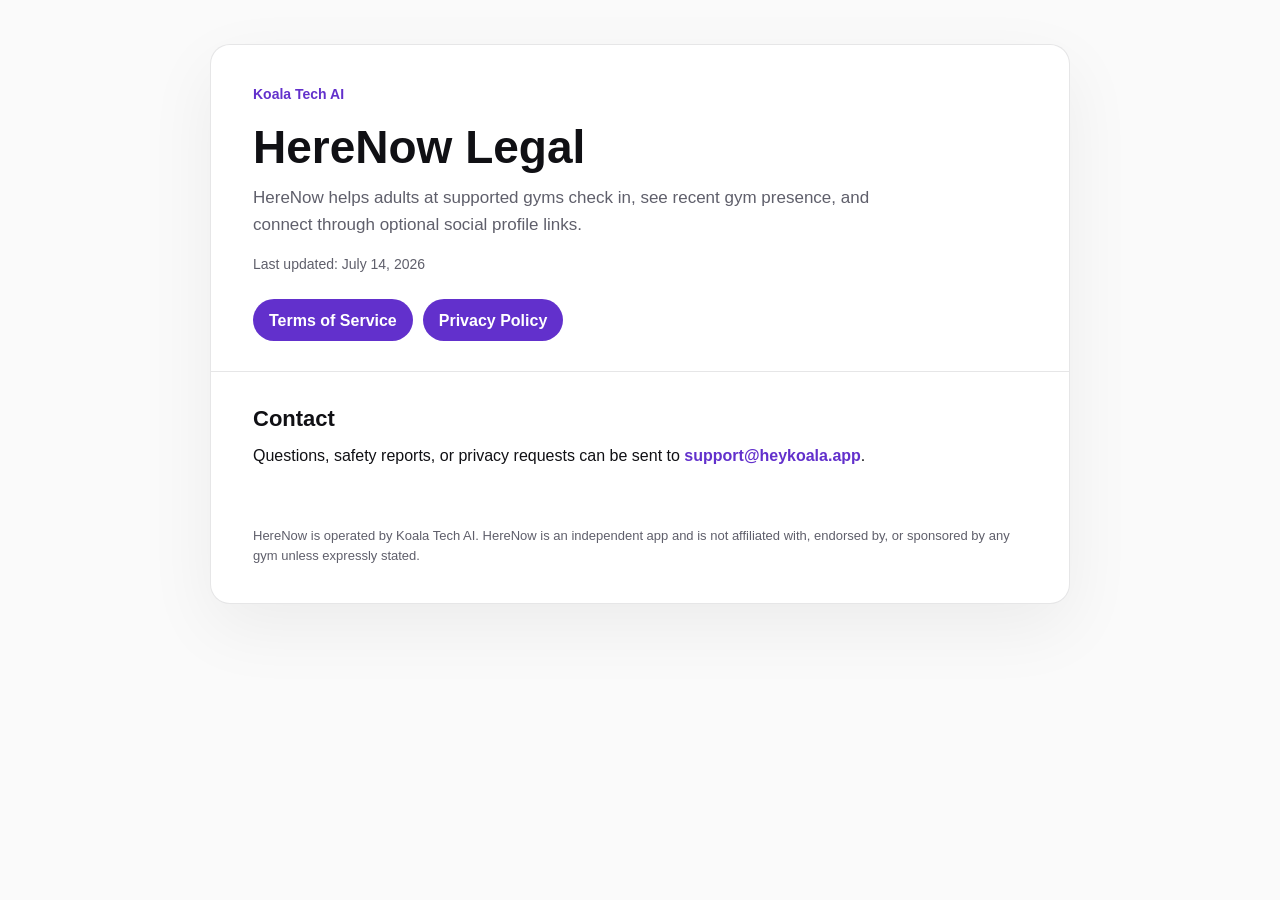
==== herenow/index.html @ c43b634d "added heronow legal pass" ====
<!doctype html>
<html lang="en">
  <head>
    <meta charset="utf-8">
    <meta name="viewport" content="width=device-width, initial-scale=1">
    <title>HereNow Legal</title>
    <meta name="description" content="Terms of Service and Privacy Policy for HereNow by Koala Tech AI.">
    <link rel="stylesheet" href="./styles.css">
  </head>
  <body>
    <div class="page">
      <div class="shell">
        <header>
          <div class="brand">Koala Tech AI</div>
          <h1>HereNow Legal</h1>
          <p class="lede">HereNow helps adults at supported gyms check in, see recent gym presence, and connect through optional social profile links.</p>
          <p class="meta">Last updated: July 14, 2026</p>
          <nav class="nav" aria-label="Legal pages">
            <a href="./terms/">Terms of Service</a>
            <a href="./privacy/">Privacy Policy</a>
          </nav>
        </header>
        <main>
          <h2>Contact</h2>
          <p>Questions, safety reports, or privacy requests can be sent to <a href="mailto:support@heykoala.app">support@heykoala.app</a>.</p>
        </main>
        <footer>
          HereNow is operated by Koala Tech AI. HereNow is an independent app and is not affiliated with, endorsed by, or sponsored by any gym unless expressly stated.
        </footer>
      </div>
    </div>
  </body>
</html>
---- herenow/styles.css ----
:root {
  color-scheme: light;
  --bg: #fafafa;
  --paper: #ffffff;
  --ink: #101014;
  --muted: #5f5f6b;
  --line: rgba(16, 16, 20, 0.1);
  --accent: #6230cc;
  --accent-soft: #f0ebff;
}

* {
  box-sizing: border-box;
}

html {
  background: var(--bg);
  color: var(--ink);
  font-family: -apple-system, BlinkMacSystemFont, "SF Pro Text", "Segoe UI", sans-serif;
  line-height: 1.58;
}

body {
  margin: 0;
}

.page {
  width: min(860px, calc(100% - 32px));
  margin: 0 auto;
  padding: 44px 0 72px;
}

.shell {
  background: var(--paper);
  border: 1px solid var(--line);
  border-radius: 20px;
  box-shadow: 0 24px 70px rgba(16, 16, 20, 0.06);
  overflow: hidden;
}

header {
  padding: 38px 42px 30px;
  border-bottom: 1px solid var(--line);
}

.brand {
  color: var(--accent);
  font-size: 14px;
  font-weight: 800;
  letter-spacing: 0;
  margin-bottom: 18px;
}

h1 {
  font-size: clamp(32px, 5vw, 46px);
  line-height: 1.05;
  letter-spacing: 0;
  margin: 0 0 14px;
}

.lede {
  color: var(--muted);
  font-size: 17px;
  margin: 0;
  max-width: 680px;
}

main {
  padding: 34px 42px 44px;
}

h2 {
  font-size: 22px;
  line-height: 1.2;
  letter-spacing: 0;
  margin: 34px 0 10px;
}

h2:first-child {
  margin-top: 0;
}

p,
li {
  font-size: 16px;
}

p {
  margin: 0 0 14px;
}

ul {
  margin: 0 0 18px;
  padding-left: 22px;
}

a {
  color: var(--accent);
  font-weight: 700;
  text-decoration: none;
}

a:hover {
  text-decoration: underline;
}

.notice {
  background: var(--accent-soft);
  border: 1px solid rgba(98, 48, 204, 0.16);
  border-radius: 14px;
  color: #2f1b5d;
  margin: 22px 0 6px;
  padding: 16px 18px;
}

.meta {
  color: var(--muted);
  font-size: 14px;
  margin-top: 14px;
}

.nav {
  display: flex;
  flex-wrap: wrap;
  gap: 10px;
  margin-top: 24px;
}

.nav a {
  align-items: center;
  background: var(--accent);
  border-radius: 999px;
  color: #fff;
  display: inline-flex;
  min-height: 42px;
  padding: 0 16px;
}

footer {
  color: var(--muted);
  font-size: 13px;
  padding: 0 42px 36px;
}

@media (max-width: 640px) {
  .page {
    width: min(100% - 20px, 860px);
    padding: 18px 0 42px;
  }

  .shell {
    border-radius: 16px;
  }

  header,
  main {
    padding-left: 22px;
    padding-right: 22px;
  }

  header {
    padding-top: 28px;
  }

  footer {
    padding-left: 22px;
    padding-right: 22px;
  }
}
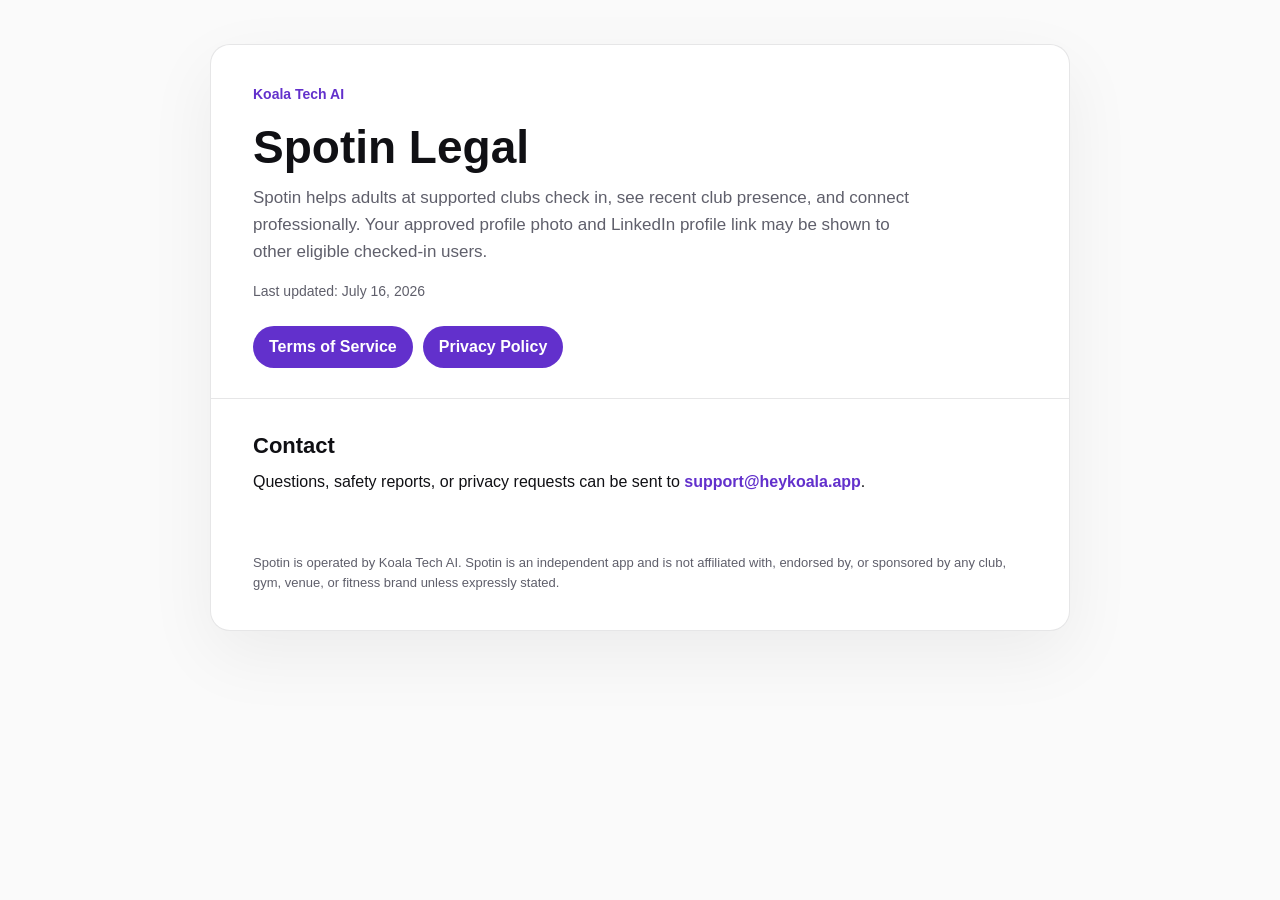
==== commit f9760c00: "last" ====
--- a/herenow/index.html
+++ b/herenow/index.html
@@ -3,8 +3,8 @@
   <head>
     <meta charset="utf-8">
     <meta name="viewport" content="width=device-width, initial-scale=1">
-    <title>HereNow Legal</title>
-    <meta name="description" content="Terms of Service and Privacy Policy for HereNow by Koala Tech AI.">
+    <title>Spotin Legal</title>
+    <meta name="description" content="Terms of Service and Privacy Policy for Spotin by Koala Tech AI.">
     <link rel="stylesheet" href="./styles.css">
   </head>
   <body>
@@ -12,9 +12,9 @@
       <div class="shell">
         <header>
           <div class="brand">Koala Tech AI</div>
-          <h1>HereNow Legal</h1>
-          <p class="lede">HereNow helps adults at supported gyms check in, see recent gym presence, and connect through optional social profile links.</p>
-          <p class="meta">Last updated: July 14, 2026</p>
+          <h1>Spotin Legal</h1>
+          <p class="lede">Spotin helps adults at supported clubs check in, see recent club presence, and connect professionally. Your approved profile photo and LinkedIn profile link may be shown to other eligible checked-in users.</p>
+          <p class="meta">Last updated: July 16, 2026</p>
           <nav class="nav" aria-label="Legal pages">
             <a href="./terms/">Terms of Service</a>
             <a href="./privacy/">Privacy Policy</a>
@@ -25,7 +25,7 @@
           <p>Questions, safety reports, or privacy requests can be sent to <a href="mailto:support@heykoala.app">support@heykoala.app</a>.</p>
         </main>
         <footer>
-          HereNow is operated by Koala Tech AI. HereNow is an independent app and is not affiliated with, endorsed by, or sponsored by any gym unless expressly stated.
+          Spotin is operated by Koala Tech AI. Spotin is an independent app and is not affiliated with, endorsed by, or sponsored by any club, gym, venue, or fitness brand unless expressly stated.
         </footer>
       </div>
     </div>
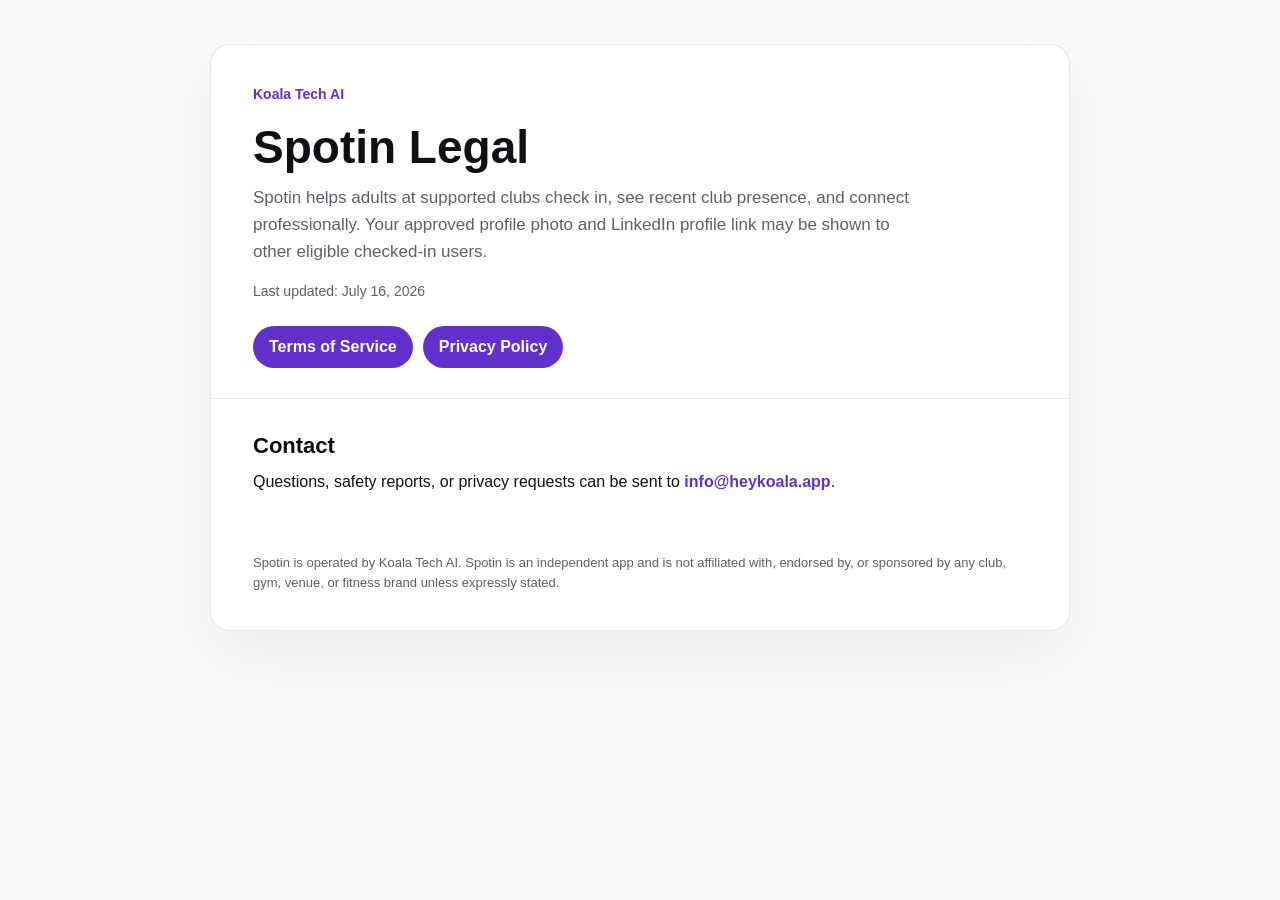
==== commit 3d6ce445: "last" ====
--- a/herenow/index.html
+++ b/herenow/index.html
@@ -22,7 +22,7 @@
         </header>
         <main>
           <h2>Contact</h2>
-          <p>Questions, safety reports, or privacy requests can be sent to <a href="mailto:support@heykoala.app">support@heykoala.app</a>.</p>
+          <p>Questions, safety reports, or privacy requests can be sent to <a href="mailto:info@heykoala.app">info@heykoala.app</a>.</p>
         </main>
         <footer>
           Spotin is operated by Koala Tech AI. Spotin is an independent app and is not affiliated with, endorsed by, or sponsored by any club, gym, venue, or fitness brand unless expressly stated.
